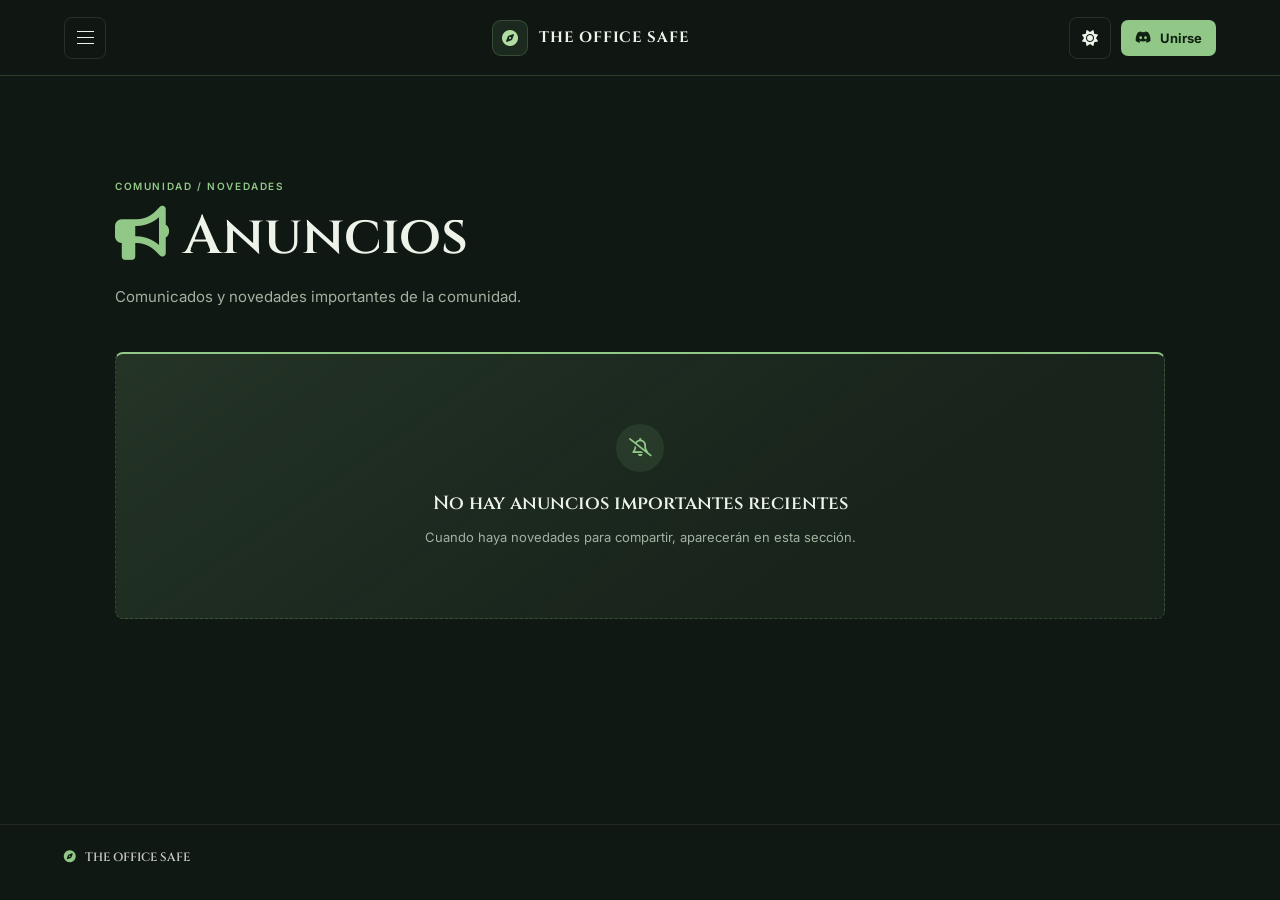
==== pages/anuncios.html @ 79c4461f "Add files via upload" ====
<!DOCTYPE html>
<html lang="es">
<head>
  <meta charset="UTF-8"><meta name="viewport" content="width=device-width, initial-scale=1.0"><meta name="theme-color" content="#101112">
  <title>Anuncios | The Office Safe</title>
  <link rel="preconnect" href="https://fonts.googleapis.com"><link rel="preconnect" href="https://fonts.gstatic.com" crossorigin>
  <link href="https://fonts.googleapis.com/css2?family=Cinzel:wght@500;600;700;800&family=Inter:wght@300;400;500;600;700&display=swap" rel="stylesheet">
  <link rel="stylesheet" href="https://cdnjs.cloudflare.com/ajax/libs/font-awesome/6.4.0/css/all.min.css"><link rel="stylesheet" href="../css/base.css"><link rel="stylesheet" href="../css/anuncios.css">
  <script src="../js/menu.js" defer></script><script src="../js/anuncios.js" defer></script>
</head>
<body>
  <header class="topbar"><button class="menu-toggle" type="button" aria-label="Abrir menú" aria-controls="site-menu" aria-expanded="false"><span></span><span></span><span></span></button><a class="brand" href="../index.html" aria-label="The Office Safe, inicio"><span class="brand-mark"><i class="fa-solid fa-shield-halved" aria-hidden="true"></i></span><span class="brand-name">THE OFFICE SAFE</span></a><a class="topbar-action" href="servidores.html"><i class="fa-brands fa-discord" aria-hidden="true"></i><span>Unirse</span></a></header>
  <div class="menu-backdrop" data-menu-close></div>
  <aside class="side-menu" id="site-menu" aria-label="Navegación principal" aria-hidden="true"><div class="menu-heading"><span>Explorar</span><span class="menu-kicker">THE OFFICE SAFE</span></div><nav class="menu-links"><a class="menu-link" href="../index.html"><i class="fa-solid fa-house" aria-hidden="true"></i><span>Inicio</span></a><a class="menu-link" href="anuncios.html"><i class="fa-solid fa-bullhorn" aria-hidden="true"></i><span>Anuncios</span></a><a class="menu-link" href="importantes.html"><i class="fa-solid fa-triangle-exclamation" aria-hidden="true"></i><span>Importantes</span></a><a class="menu-link" href="planes.html"><i class="fa-solid fa-map" aria-hidden="true"></i><span>Planes a Futuro</span></a><a class="menu-link" href="resueltos.html"><i class="fa-solid fa-check-double" aria-hidden="true"></i><span>Problemas Resueltos</span></a><a class="menu-link" href="servidores.html"><i class="fa-brands fa-discord" aria-hidden="true"></i><span>Servidores</span></a></nav><div class="menu-footer"><i class="fa-solid fa-lock" aria-hidden="true"></i> Comunidad segura</div></aside>
  <main class="page-main page-anuncios"><div class="page-heading"><span class="section-kicker">COMUNIDAD / NOVEDADES</span><h1><i class="fa-solid fa-bullhorn" aria-hidden="true"></i> Anuncios</h1><p>Comunicados y novedades importantes de la comunidad.</p></div>
    <div class="empty-state"><span class="empty-icon"><i class="fa-regular fa-bell-slash" aria-hidden="true"></i></span><h2>No hay anuncios importantes recientes</h2><p>Cuando haya novedades para compartir, aparecerán en esta sección.</p></div>
  </main><footer class="site-footer"><span><i class="fa-solid fa-shield-halved" aria-hidden="true"></i> THE OFFICE SAFE</span></footer>
</body></html>
---- css/base.css ----
@import url('https://fonts.googleapis.com/css2?family=Cinzel:wght@500;600;700;800&family=Inter:wght@300;400;500;600;700&display=swap');

:root {
  color-scheme: dark;
  --page: #101813;
  --header: rgba(16, 24, 19, .94);
  --panel: #18231b;
  --panel-raised: #202e23;
  --accent: #91c887;
  --accent-strong: #b0dda1;
  --text: #edf3e9;
  --muted: #a3b1a0;
  --line: rgba(145, 200, 135, .22);
  --soft-accent: rgba(145, 200, 135, .1);
  --border: rgba(237, 243, 233, .11);
  --font-body: 'Inter', sans-serif;
  --font-display: 'Cinzel', Georgia, serif;
}

:root[data-theme="light"] {
  color-scheme: light;
  --page: #eef3e9;
  --header: rgba(238, 243, 233, .94);
  --panel: #f8faf5;
  --panel-raised: #e3eddd;
  --accent: #3d7540;
  --accent-strong: #285c31;
  --text: #1e2b20;
  --muted: #5e6d5e;
  --line: rgba(61, 117, 64, .24);
  --soft-accent: rgba(61, 117, 64, .1);
  --border: rgba(30, 43, 32, .13);
}

* { box-sizing: border-box; }
html { min-width: 320px; background: var(--page); }
body { margin: 0; min-height: 100vh; color: var(--text); background: var(--page); font-family: var(--font-body); -webkit-font-smoothing: antialiased; }
a { color: inherit; text-decoration: none; }
button { font: inherit; }
::selection { color: var(--page); background: var(--accent); }

:root.theme-transitioning body,
:root.theme-transitioning body *,
:root.theme-transitioning body *::before,
:root.theme-transitioning body *::after {
  transition-property: color, background-color, border-color, box-shadow, fill, stroke, opacity, transform !important;
  transition-duration: .36s !important;
  transition-timing-function: ease !important;
}

.topbar { position: sticky; z-index: 20; top: 0; display: grid; grid-template-columns: 48px 1fr auto auto; align-items: center; gap: 10px; min-height: 76px; padding: 0 clamp(20px, 5vw, 72px); border-bottom: 1px solid var(--line); background: var(--header); backdrop-filter: blur(14px); }
.menu-toggle, .theme-toggle { display: grid; place-content: center; gap: 5px; width: 42px; height: 42px; padding: 0; border: 1px solid var(--border); border-radius: 8px; color: var(--text); background: transparent; cursor: pointer; }
.theme-toggle { width: 42px; font-size: 16px; }
.theme-toggle:hover, .menu-toggle:hover { border-color: var(--accent); color: var(--accent); background: var(--soft-accent); }
.menu-toggle span { width: 17px; height: 1px; background: currentColor; transition: transform .2s, opacity .2s; }
.menu-toggle[aria-expanded="true"] span:first-child { transform: translateY(6px) rotate(45deg); }
.menu-toggle[aria-expanded="true"] span:nth-child(2) { opacity: 0; }
.menu-toggle[aria-expanded="true"] span:last-child { transform: translateY(-6px) rotate(-45deg); }
.brand { display: flex; align-items: center; justify-self: center; gap: 11px; }
.brand-mark { display: grid; place-items: center; width: 36px; height: 36px; border: 1px solid var(--line); border-radius: 9px; color: var(--accent-strong); background: var(--soft-accent); }
.brand-name { font: 700 15px var(--font-display); letter-spacing: .06em; }
.topbar-action { justify-self: end; display: inline-flex; align-items: center; gap: 9px; padding: 10px 14px; border-radius: 7px; color: #102011; background: var(--accent); font-size: 13px; font-weight: 700; transition: background .2s; }
.topbar-action:hover, .button-gold:hover { background: var(--accent-strong); }

.menu-backdrop { position: fixed; z-index: 29; inset: 0; visibility: hidden; opacity: 0; background: rgba(0,0,0,.62); transition: opacity .24s, visibility .24s; }
.side-menu { position: fixed; z-index: 30; inset: 0 auto 0 0; display: flex; flex-direction: column; width: min(340px, calc(100vw - 48px)); padding: 34px 24px 22px; border-right: 1px solid var(--line); background: var(--panel); transform: translateX(-102%); transition: transform .25s ease; }
body.menu-open { overflow: hidden; }
body.menu-open .side-menu { transform: translateX(0); }
body.menu-open .menu-backdrop { visibility: visible; opacity: 1; }
.menu-heading { display: flex; flex-direction: column; gap: 7px; padding: 22px 12px 25px; border-bottom: 1px solid rgba(255,255,255,.09); font: 600 21px var(--font-display); }
.menu-kicker, .section-kicker { color: var(--accent); font: 600 10px var(--font-body); letter-spacing: .16em; }
.menu-links { display: grid; gap: 5px; padding-top: 20px; }
.menu-link { display: flex; align-items: center; gap: 14px; min-height: 48px; padding: 0 13px; border: 1px solid transparent; border-radius: 6px; color: #c5c5c0; font-size: 14px; transition: color .18s, background .18s, border-color .18s; }
.menu-link i { width: 18px; color: var(--accent); text-align: center; }
.menu-link:hover, .menu-link.is-active { border-color: var(--line); color: var(--text); background: var(--soft-accent); }
.menu-footer { display: flex; align-items: center; gap: 9px; margin-top: auto; padding: 18px 12px 4px; color: var(--muted); font-size: 12px; }
.menu-footer i { color: var(--accent); }

.page-main { width: min(1050px, calc(100% - 48px)); min-height: calc(100vh - 152px); margin: 0 auto; padding: clamp(54px, 9vw, 104px) 0 80px; }
.page-heading { margin-bottom: 42px; }
.page-heading .section-kicker { display: block; margin-bottom: 14px; }
.page-heading h1 { margin: 0; font: 600 clamp(32px, 6vw, 54px)/1.16 var(--font-display); }
.page-heading p { max-width: 660px; margin: 15px 0 0; color: var(--muted); font-size: 15px; line-height: 1.75; }
.empty-state { display: grid; justify-items: center; padding: clamp(36px, 8vw, 70px) 22px; border: 1px dashed var(--line); border-radius: 8px; background: linear-gradient(145deg, var(--soft-accent), transparent 70%), var(--panel); text-align: center; }
.empty-icon { display: grid; place-items: center; width: 48px; height: 48px; margin-bottom: 18px; border-radius: 50%; color: var(--accent); background: var(--soft-accent); font-size: 18px; }
.empty-state h2 { margin: 0; font: 600 19px var(--font-display); }
.empty-state p { max-width: 460px; margin: 10px 0 0; color: var(--muted); font-size: 13px; line-height: 1.7; }
.card-grid { display: grid; grid-template-columns: repeat(3, minmax(0,1fr)); gap: 16px; }
.info-card { min-height: 190px; padding: 23px; border: 1px solid var(--line); border-radius: 8px; background: linear-gradient(145deg, var(--soft-accent), transparent 75%), var(--panel); transition: border-color .2s, transform .2s; }
.info-card:hover { transform: translateY(-3px); border-color: var(--accent); }
.info-card h2, .info-card h3 { margin: 0 0 11px; color: var(--text); font-size: 17px; font-weight: 600; line-height: 1.5; }
.info-card p { margin: 0; color: var(--muted); font-size: 13px; line-height: 1.75; }
.card-meta { display: flex; justify-content: space-between; gap: 12px; margin-bottom: 19px; color: #85857f; font-size: 11px; }
.card-tag { color: var(--accent-strong); }
.site-footer { display: flex; justify-content: space-between; gap: 20px; padding: 24px clamp(20px, 5vw, 72px); border-top: 1px solid rgba(255,255,255,.07); color: #777873; font-size: 11px; }
.site-footer span:first-child { color: #c9c8c1; font: 600 12px var(--font-display); }
.site-footer i { margin-right: 6px; color: var(--accent); }

@media (max-width: 700px) {
  .topbar { grid-template-columns: 36px minmax(0, 1fr) 36px auto; gap: 6px; min-height: 66px; padding: 0 12px; }
  .brand { gap: 7px; }
  .brand-mark { width: 31px; height: 31px; }
  .brand-name { font-size: 11px; }
  .menu-toggle, .theme-toggle { width: 36px; height: 36px; }
  .topbar-action { gap: 7px; padding: 9px 10px; font-size: 12px; }
  .page-main { width: min(100% - 36px, 540px); padding-top: 54px; }
  .card-grid { grid-template-columns: 1fr; }
  .info-card { min-height: auto; }
  .site-footer { flex-direction: column; padding: 20px 18px; }
}

@media (prefers-reduced-motion: reduce) {
  *, *::before, *::after { scroll-behavior: auto !important; transition-duration: .01ms !important; animation-duration: .01ms !important; }
  :root.theme-transitioning body,
  :root.theme-transitioning body *,
  :root.theme-transitioning body *::before,
  :root.theme-transitioning body *::after { transition-duration: .01ms !important; }
}
---- css/anuncios.css ----
.page-anuncios .page-heading h1 i { color: var(--accent); }
.page-anuncios .empty-state { border-top: 2px solid var(--accent); }
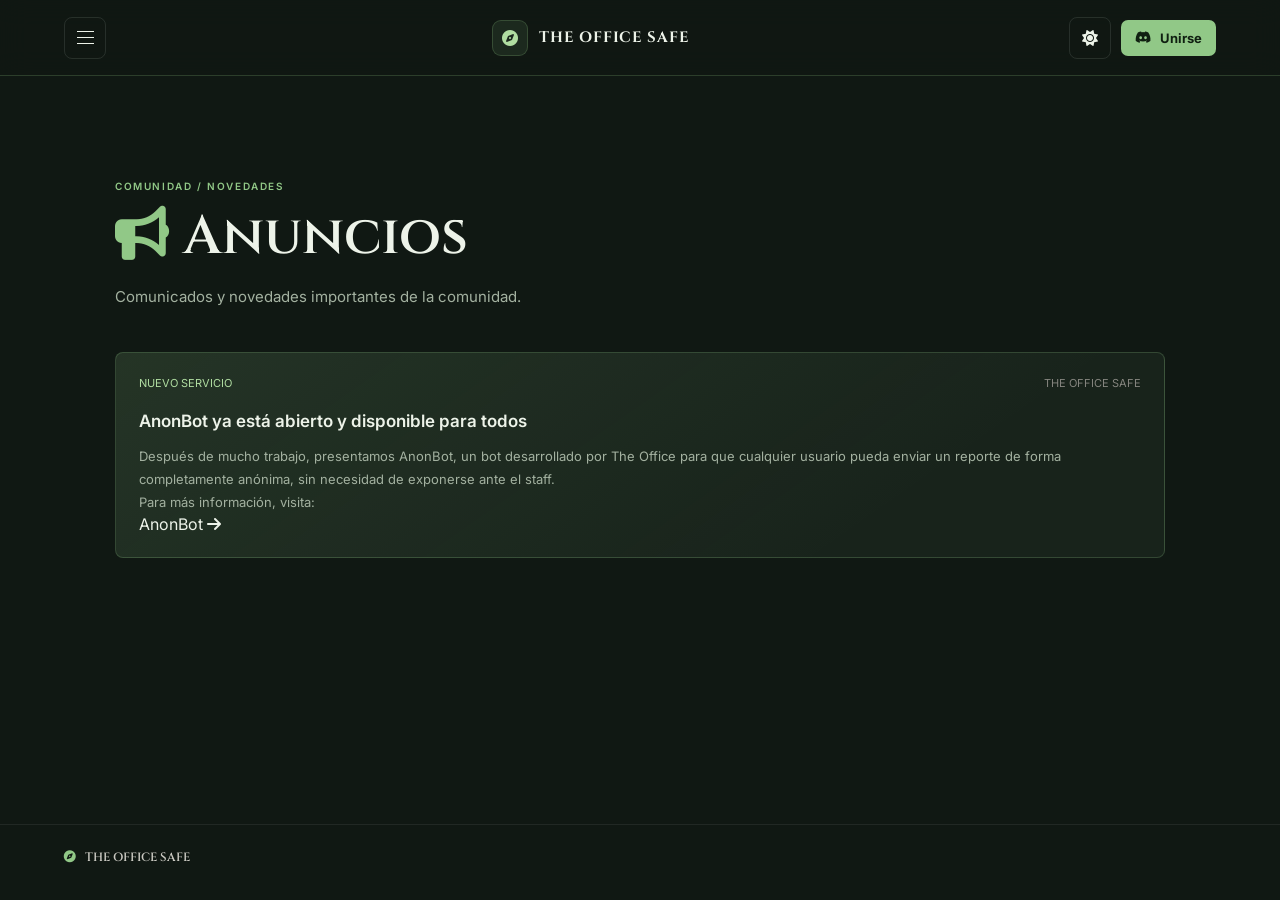
==== commit 1da0fe57: "Add announcement for AnonBot availability Added a new announcement about AnonBot service." ====
--- a/pages/anuncios.html
+++ b/pages/anuncios.html
@@ -13,6 +13,6 @@
   <div class="menu-backdrop" data-menu-close></div>
   <aside class="side-menu" id="site-menu" aria-label="Navegación principal" aria-hidden="true"><div class="menu-heading"><span>Explorar</span><span class="menu-kicker">THE OFFICE SAFE</span></div><nav class="menu-links"><a class="menu-link" href="../index.html"><i class="fa-solid fa-house" aria-hidden="true"></i><span>Inicio</span></a><a class="menu-link" href="anuncios.html"><i class="fa-solid fa-bullhorn" aria-hidden="true"></i><span>Anuncios</span></a><a class="menu-link" href="importantes.html"><i class="fa-solid fa-triangle-exclamation" aria-hidden="true"></i><span>Importantes</span></a><a class="menu-link" href="planes.html"><i class="fa-solid fa-map" aria-hidden="true"></i><span>Planes a Futuro</span></a><a class="menu-link" href="resueltos.html"><i class="fa-solid fa-check-double" aria-hidden="true"></i><span>Problemas Resueltos</span></a><a class="menu-link" href="servidores.html"><i class="fa-brands fa-discord" aria-hidden="true"></i><span>Servidores</span></a></nav><div class="menu-footer"><i class="fa-solid fa-lock" aria-hidden="true"></i> Comunidad segura</div></aside>
   <main class="page-main page-anuncios"><div class="page-heading"><span class="section-kicker">COMUNIDAD / NOVEDADES</span><h1><i class="fa-solid fa-bullhorn" aria-hidden="true"></i> Anuncios</h1><p>Comunicados y novedades importantes de la comunidad.</p></div>
-    <div class="empty-state"><span class="empty-icon"><i class="fa-regular fa-bell-slash" aria-hidden="true"></i></span><h2>No hay anuncios importantes recientes</h2><p>Cuando haya novedades para compartir, aparecerán en esta sección.</p></div>
+    <article class="info-card announcement-card"><div class="card-meta"><span class="card-tag">NUEVO SERVICIO</span><span>THE OFFICE SAFE</span></div><h2>AnonBot ya está abierto y disponible para todos</h2><p>Después de mucho trabajo, presentamos AnonBot, un bot desarrollado por The Office para que cualquier usuario pueda enviar un reporte de forma completamente anónima, sin necesidad de exponerse ante el staff.</p><p>Para más información, visita:</p><a class="announcement-link" href="anonbot.html">AnonBot <i class="fa-solid fa-arrow-right" aria-hidden="true"></i></a></article>
   </main><footer class="site-footer"><span><i class="fa-solid fa-shield-halved" aria-hidden="true"></i> THE OFFICE SAFE</span></footer>
 </body></html>
